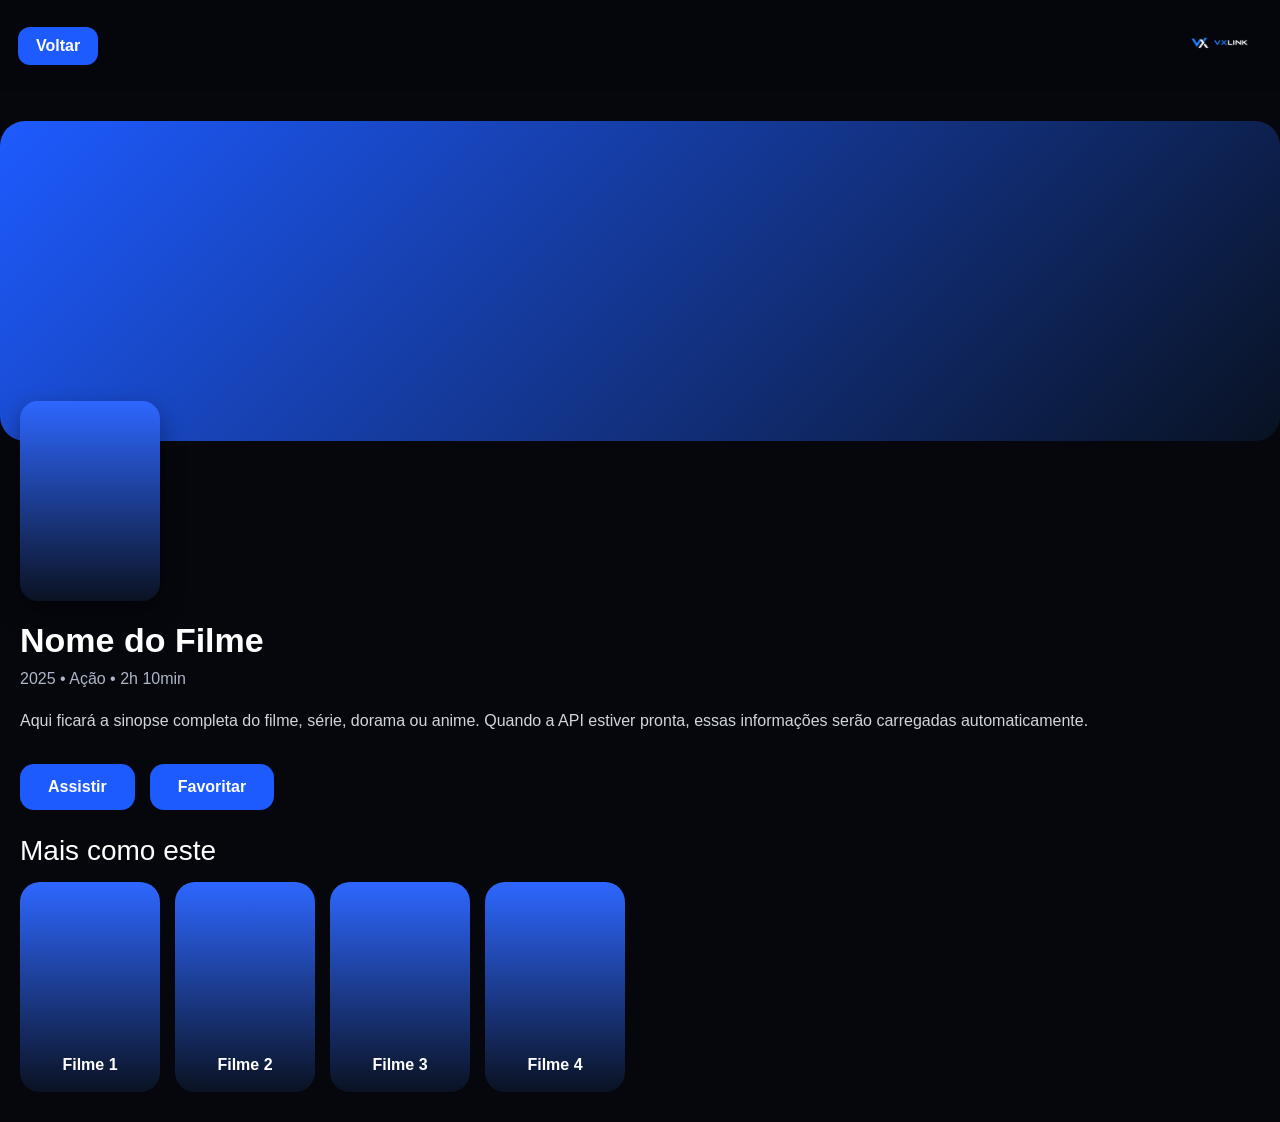
==== detalhes.html @ e72b753d "Create detalhes.html" ====
<!DOCTYPE html>
<html lang="pt-br">
<head>

<meta charset="UTF-8">
<meta name="viewport" content="width=device-width, initial-scale=1.0">

<title>Detalhes - VXLINK</title>

<style>

*{
margin:0;
padding:0;
box-sizing:border-box;
font-family:Arial,Helvetica,sans-serif;
}

body{
background:#05070D;
color:white;
}

header{
padding:18px;
display:flex;
justify-content:space-between;
align-items:center;
background:rgba(5,7,13,.95);
backdrop-filter:blur(15px);
position:sticky;
top:0;
z-index:100;
}

.logo{
height:55px;
}

.voltar{
color:white;
text-decoration:none;
background:#1E5BFF;
padding:10px 18px;
border-radius:12px;
font-weight:bold;
}

.banner{
margin:20px;
height:220px;
border-radius:25px;
background:linear-gradient(135deg,#1E5BFF,#091223);
}

.info{
padding:0 20px;
}

.capa{
width:140px;
height:200px;
border-radius:18px;
background:linear-gradient(180deg,#2E67FF,#0A1222);
margin-top:-70px;
box-shadow:0 10px 25px rgba(0,0,0,.4);
}

h1{
margin-top:20px;
font-size:34px;
}

.dados{
margin-top:10px;
color:#aeb6c7;
font-size:16px;
}

.sinopse{
margin-top:20px;
line-height:1.6;
color:#d1d5dd;
}

.botoes{
margin-top:30px;
display:flex;
gap:15px;
flex-wrap:wrap;
}

.botao{
background:#1E5BFF;
color:white;
text-decoration:none;
padding:14px 28px;
border-radius:14px;
font-weight:bold;
}

.titulo{
padding:25px 20px 15px;
font-size:28px;
}

.lista{
display:flex;
gap:15px;
overflow-x:auto;
padding:0 20px 30px;
}

.lista::-webkit-scrollbar{
display:none;
}

.card{
min-width:140px;
height:210px;
border-radius:20px;
background:linear-gradient(180deg,#2E67FF,#0A1222);
display:flex;
align-items:flex-end;
justify-content:center;
padding:18px;
font-weight:bold;
}

@media(min-width:900px){

.banner{
max-width:1300px;
margin:30px auto;
height:320px;
}

.info{
max-width:1300px;
margin:auto;
}

.lista{
max-width:1300px;
margin:auto;
}

}

</style>

</head>

<body>

<header>

<a href="index.html" class="voltar">
Voltar
</a>

<img src="logo.png" class="logo">

</header>

<div class="banner"></div>

<div class="info">

<div class="capa"></div>

<h1>Nome do Filme</h1>

<div class="dados">
2025 • Ação • 2h 10min
</div>

<div class="sinopse">
Aqui ficará a sinopse completa do filme, série, dorama ou anime. Quando a API estiver pronta, essas informações serão carregadas automaticamente.
</div>

<div class="botoes">

<a href="player.html" class="botao">
Assistir
</a>

<a href="#" class="botao">
Favoritar
</a>

</div>

</div>

<div class="titulo">
Mais como este
</div>

<div class="lista">

<div class="card">Filme 1</div>
<div class="card">Filme 2</div>
<div class="card">Filme 3</div>
<div class="card">Filme 4</div>

</div>

</body>
</html>
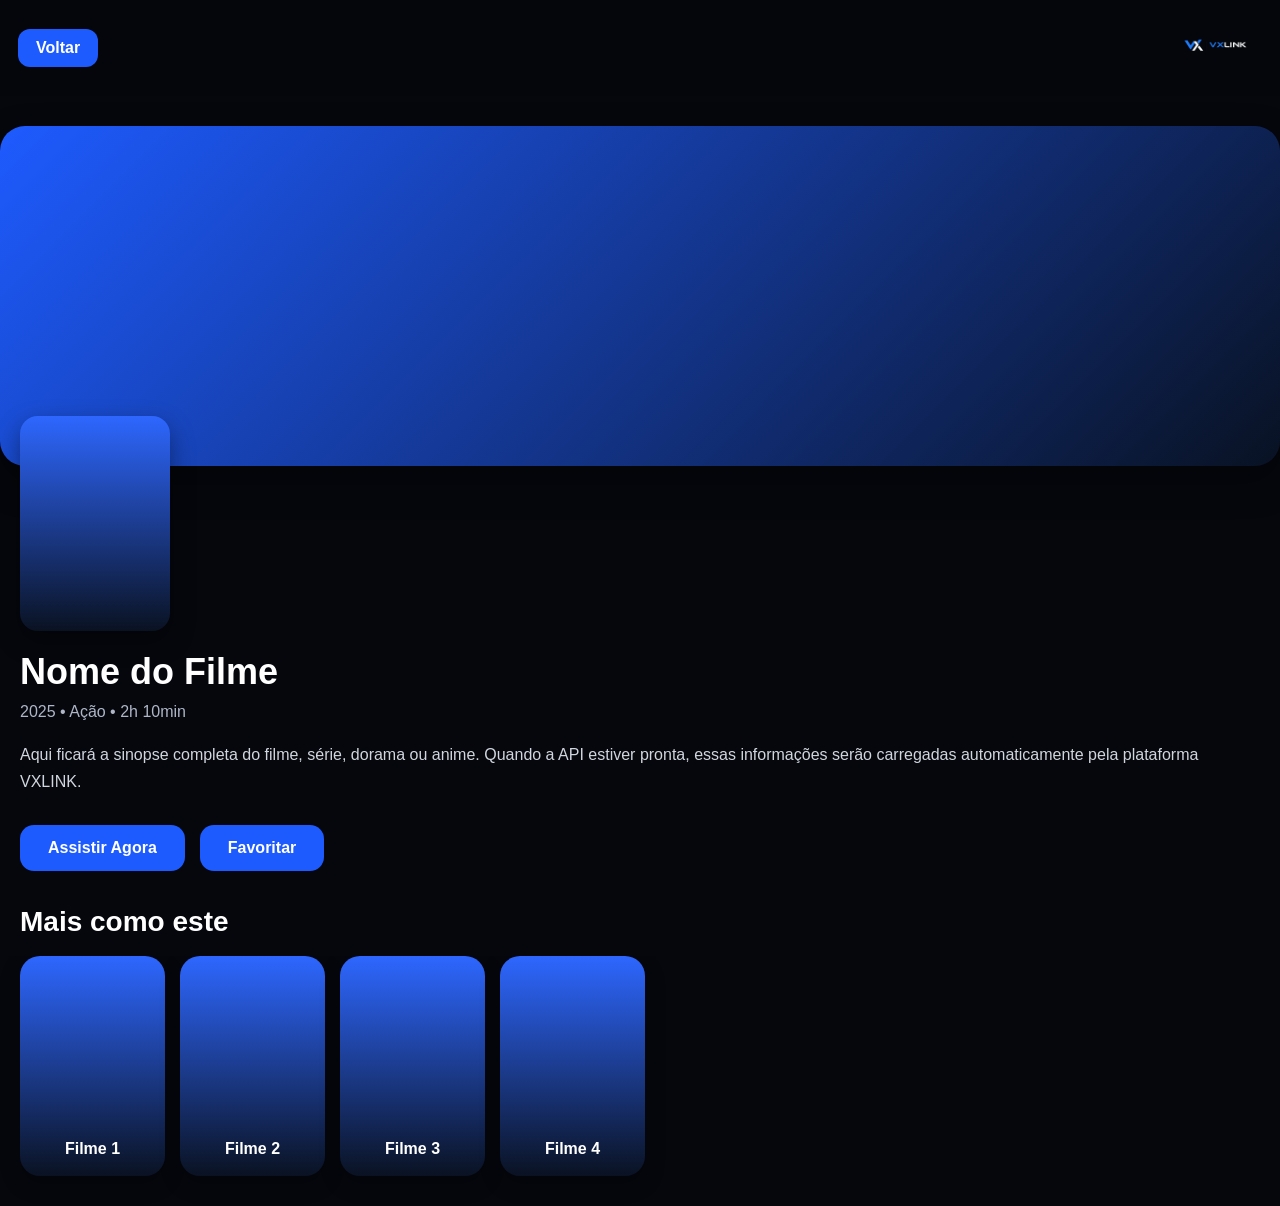
==== commit 7f57e768: "Update detalhes.html" ====
--- a/detalhes.html
+++ b/detalhes.html
@@ -34,7 +34,7 @@
 }
 
 .logo{
-height:55px;
+height:60px;
 }
 
 .voltar{
@@ -48,9 +48,10 @@
 
 .banner{
 margin:20px;
-height:220px;
+height:230px;
 border-radius:25px;
 background:linear-gradient(135deg,#1E5BFF,#091223);
+box-shadow:0 15px 35px rgba(0,0,0,.35);
 }
 
 .info{
@@ -58,17 +59,17 @@
 }
 
 .capa{
-width:140px;
-height:200px;
+width:150px;
+height:215px;
 border-radius:18px;
 background:linear-gradient(180deg,#2E67FF,#0A1222);
-margin-top:-70px;
+margin-top:-80px;
 box-shadow:0 10px 25px rgba(0,0,0,.4);
 }
 
 h1{
 margin-top:20px;
-font-size:34px;
+font-size:36px;
 }
 
 .dados{
@@ -79,7 +80,7 @@
 
 .sinopse{
 margin-top:20px;
-line-height:1.6;
+line-height:1.7;
 color:#d1d5dd;
 }
 
@@ -97,11 +98,17 @@
 padding:14px 28px;
 border-radius:14px;
 font-weight:bold;
+transition:.3s;
+}
+
+.botao:hover{
+transform:translateY(-2px);
 }
 
 .titulo{
-padding:25px 20px 15px;
+padding:35px 20px 18px;
 font-size:28px;
+font-weight:bold;
 }
 
 .lista{
@@ -116,8 +123,8 @@
 }
 
 .card{
-min-width:140px;
-height:210px;
+min-width:145px;
+height:220px;
 border-radius:20px;
 background:linear-gradient(180deg,#2E67FF,#0A1222);
 display:flex;
@@ -125,6 +132,39 @@
 justify-content:center;
 padding:18px;
 font-weight:bold;
+box-shadow:0 8px 20px rgba(0,0,0,.3);
+transition:.3s;
+}
+
+.card:hover{
+transform:translateY(-5px);
+}
+
+@media(max-width:480px){
+
+.logo{
+height:50px;
+}
+
+.banner{
+height:200px;
+}
+
+.capa{
+width:130px;
+height:190px;
+margin-top:-65px;
+}
+
+h1{
+font-size:30px;
+}
+
+.botao{
+width:100%;
+text-align:center;
+}
+
 }
 
 @media(min-width:900px){
@@ -132,7 +172,7 @@
 .banner{
 max-width:1300px;
 margin:30px auto;
-height:320px;
+height:340px;
 }
 
 .info{
@@ -176,13 +216,14 @@
 </div>
 
 <div class="sinopse">
-Aqui ficará a sinopse completa do filme, série, dorama ou anime. Quando a API estiver pronta, essas informações serão carregadas automaticamente.
+Aqui ficará a sinopse completa do filme, série, dorama ou anime.
+Quando a API estiver pronta, essas informações serão carregadas automaticamente pela plataforma VXLINK.
 </div>
 
 <div class="botoes">
 
 <a href="player.html" class="botao">
-Assistir
+Assistir Agora
 </a>
 
 <a href="#" class="botao">
@@ -199,10 +240,21 @@
 
 <div class="lista">
 
+<a href="detalhes.html" style="text-decoration:none;color:inherit;">
 <div class="card">Filme 1</div>
+</a>
+
+<a href="detalhes.html" style="text-decoration:none;color:inherit;">
 <div class="card">Filme 2</div>
+</a>
+
+<a href="detalhes.html" style="text-decoration:none;color:inherit;">
 <div class="card">Filme 3</div>
+</a>
+
+<a href="detalhes.html" style="text-decoration:none;color:inherit;">
 <div class="card">Filme 4</div>
+</a>
 
 </div>
 
